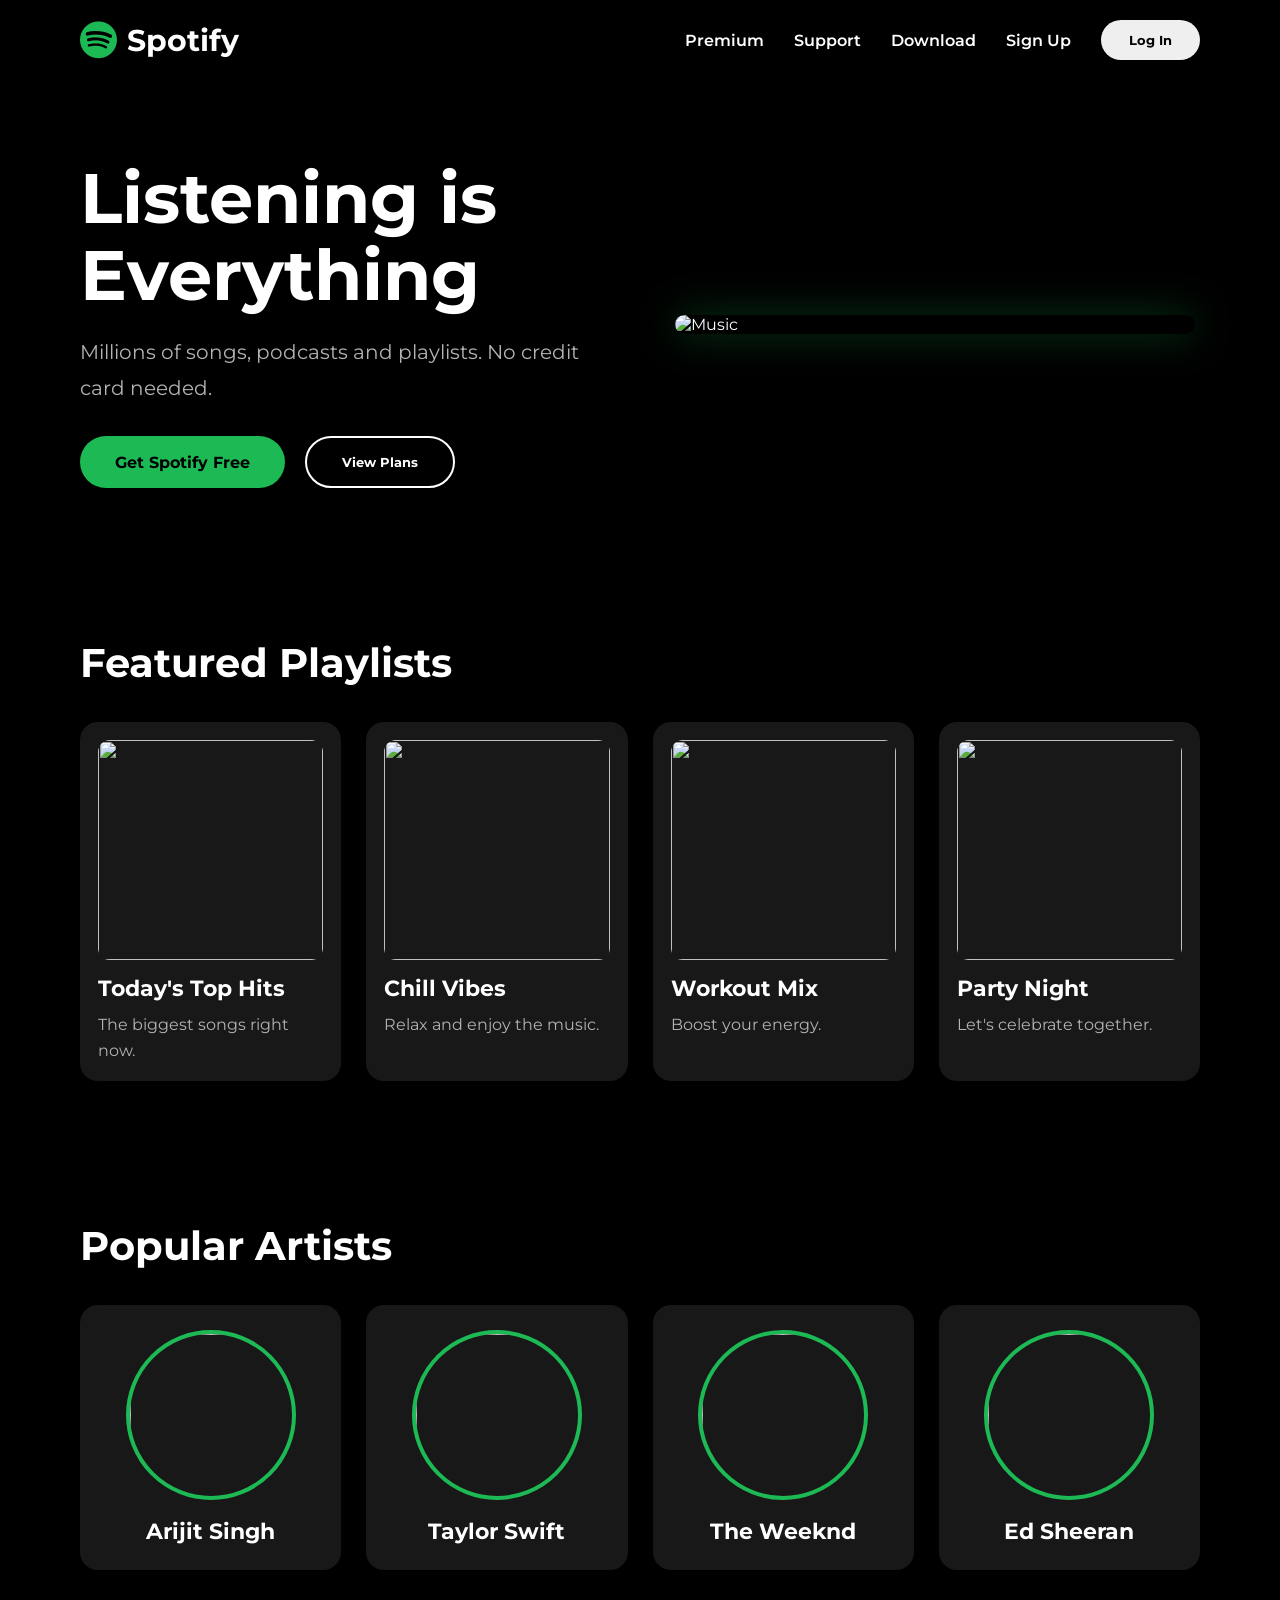
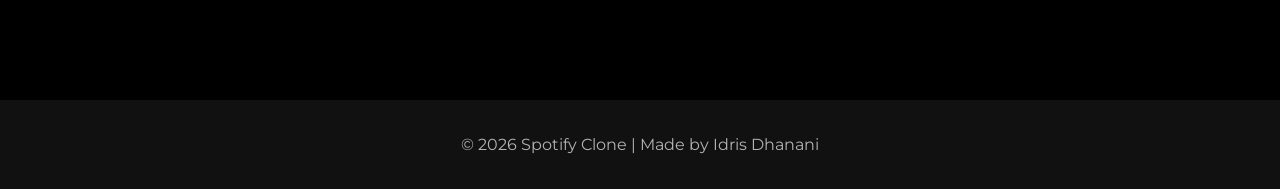
==== index.html @ e26e6490 "Added Spotify clone code" ====
<!DOCTYPE html>
<html lang="en">
<head>
    <meta charset="UTF-8">
    <meta name="viewport" content="width=device-width, initial-scale=1.0">
    <title>Spotify Clone</title>

    <link rel="stylesheet" href="style.css">

    <link rel="preconnect" href="https://fonts.googleapis.com">
    <link rel="preconnect" href="https://fonts.gstatic.com" crossorigin>

    <link href="https://fonts.googleapis.com/css2?family=Montserrat:wght@300;400;500;600;700;800&display=swap" rel="stylesheet">

    <link rel="stylesheet"
    href="https://cdnjs.cloudflare.com/ajax/libs/font-awesome/6.6.0/css/all.min.css"/>
</head>

<body>

<nav>

<div class="logo">
<i class="fa-brands fa-spotify"></i>
<h2>Spotify</h2>
</div>

<ul>

<li><a href="#">Premium</a></li>
<li><a href="#">Support</a></li>
<li><a href="#">Download</a></li>
<li><a href="#">Sign Up</a></li>

<button>Log In</button>

</ul>

</nav>

<section class="hero">

<div class="hero-text">

<h1>Listening is Everything</h1>

<p>
Millions of songs, podcasts and playlists.
No credit card needed.
</p>

<div class="hero-buttons">

<button class="green-btn">
Get Spotify Free
</button>

<button class="dark-btn">
View Plans
</button>

</div>

</div>

<div class="hero-image">

<img src="https://images.unsplash.com/photo-1511379938547-c1f69419868d?w=900"
alt="Music">

</div>

</section>

<section class="section">

<h2>Featured Playlists</h2>

<div class="cards">

<div class="card">

<img src="https://picsum.photos/300?1">

<h3>Today's Top Hits</h3>

<p>The biggest songs right now.</p>

</div>

<div class="card">

<img src="https://picsum.photos/300?2">

<h3>Chill Vibes</h3>

<p>Relax and enjoy the music.</p>

</div>

<div class="card">

<img src="https://picsum.photos/300?3">

<h3>Workout Mix</h3>

<p>Boost your energy.</p>

</div>

<div class="card">

<img src="https://picsum.photos/300?4">

<h3>Party Night</h3>

<p>Let's celebrate together.</p>

</div>

</div>

</section>

<section class="section">

<h2>Popular Artists</h2>

<div class="cards">

<div class="artist">

<img src=<img src=<img src="https://upload.wikimedia.org/....">

<h3>Arijit Singh</h3>

</div>

<div class="artist">

<img src=<img src="https://i.imgur.com/qx4QK7m.jpg">

<h3>Taylor Swift</h3>

</div>

<div class="artist">

<img src="https://randomuser.me/api/portraits/men/21.jpg">

<h3>The Weeknd</h3>

</div>

<div class="artist">

<img src="https://randomuser.me/api/portraits/men/65.jpg">

<h3>Ed Sheeran</h3>

</div>

</div>

</section>

<footer>

<p>© 2026 Spotify Clone | Made by Idris Dhanani</p>

</footer>

<script src="script.js"></script>

</body>

</html>
---- style.css ----
*{
margin:0;
padding:0;
box-sizing:border-box;
font-family:'Montserrat',sans-serif;
}

body{
background:#000;
color:#fff;
}

nav{
display:flex;
justify-content:space-between;
align-items:center;
padding:20px 80px;
background:#000;
position:sticky;
top:0;
z-index:100;
}

.logo{
display:flex;
align-items:center;
gap:10px;
}

.logo i{
font-size:38px;
color:#1DB954;
}

.logo h2{
font-size:30px;
}

nav ul{
display:flex;
align-items:center;
gap:30px;
list-style:none;
}

nav a{
text-decoration:none;
color:white;
font-weight:600;
transition:.3s;
}

nav a:hover{
color:#1DB954;
}

nav button{
padding:12px 28px;
border:none;
border-radius:30px;
font-weight:bold;
cursor:pointer;
transition:.3s;
}

nav button:hover{
transform:scale(1.05);
}

.hero{
display:flex;
justify-content:space-between;
align-items:center;
padding:80px;
gap:60px;
}

.hero-text{
flex:1;
}

.hero-text h1{
font-size:70px;
line-height:1.1;
margin-bottom:20px;
}

.hero-text p{
font-size:20px;
color:#b3b3b3;
margin-bottom:30px;
line-height:1.8;
}

.hero-buttons{
display:flex;
gap:20px;
}

.green-btn{
background:#1DB954;
color:#000;
padding:16px 35px;
border:none;
border-radius:40px;
font-weight:bold;
font-size:16px;
cursor:pointer;
transition:.3s;
}

.green-btn:hover{
transform:scale(1.08);
}

.dark-btn{
background:transparent;
border:2px solid white;
color:white;
padding:16px 35px;
border-radius:40px;
font-weight:bold;
cursor:pointer;
transition:.3s;
}

.dark-btn:hover{
background:white;
color:black;
}

.hero-image{
flex:1;
display:flex;
justify-content:center;
}

.hero-image img{
width:100%;
max-width:520px;
border-radius:25px;
box-shadow:0 0 40px rgba(29,185,84,.35);
}

.section{
padding:70px 80px;
}

.section h2{
font-size:40px;
margin-bottom:35px;
}

.cards{
display:grid;
grid-template-columns:repeat(4,1fr);
gap:25px;
}
.card{
background:#181818;
padding:18px;
border-radius:18px;
transition:.3s;
cursor:pointer;
}

.card:hover{
background:#282828;
transform:translateY(-8px);
}

.card img{
width:100%;
height:220px;
object-fit:cover;
border-radius:12px;
margin-bottom:15px;
}

.card h3{
margin-bottom:10px;
font-size:22px;
}

.card p{
color:#b3b3b3;
line-height:1.6;
}

.artist{
text-align:center;
background:#181818;
padding:25px;
border-radius:18px;
transition:.3s;
cursor:pointer;
}

.artist:hover{
background:#282828;
transform:scale(1.05);
}

.artist img{
width:170px;
height:170px;
border-radius:50%;
object-fit:cover;
margin-bottom:18px;
border:4px solid #1DB954;
}

.artist h3{
font-size:22px;
}

footer{
background:#111;
padding:35px;
text-align:center;
color:#b3b3b3;
margin-top:60px;
}

@media(max-width:1000px){

.hero{
flex-direction:column;
text-align:center;
padding:50px 30px;
}

.hero-text h1{
font-size:48px;
}

.cards{
grid-template-columns:repeat(2,1fr);
}

nav{
padding:20px 30px;
}

.section{
padding:50px 30px;
}

}

@media(max-width:650px){

nav{
flex-direction:column;
gap:20px;
}

nav ul{
flex-wrap:wrap;
justify-content:center;
}

.hero-text h1{
font-size:38px;
}

.cards{
grid-template-columns:1fr;
}

.section h2{
font-size:32px;
}

}
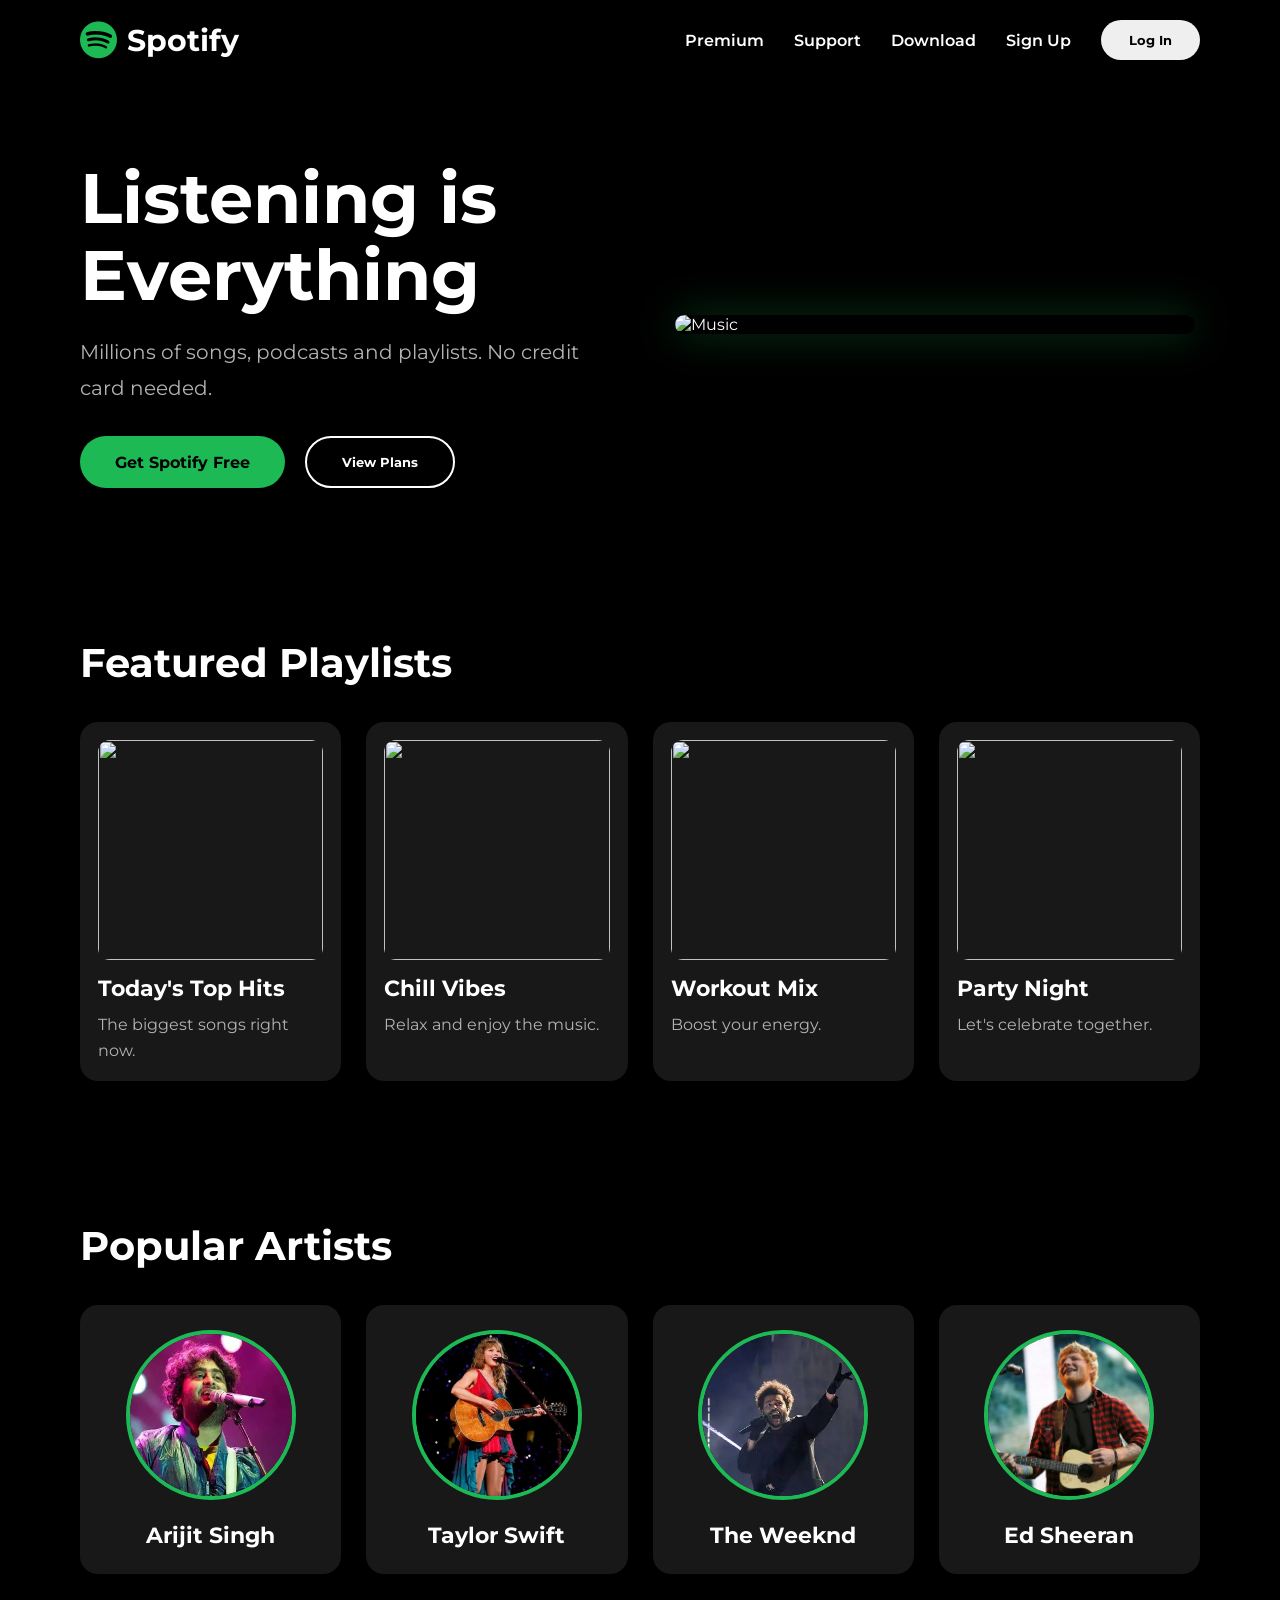
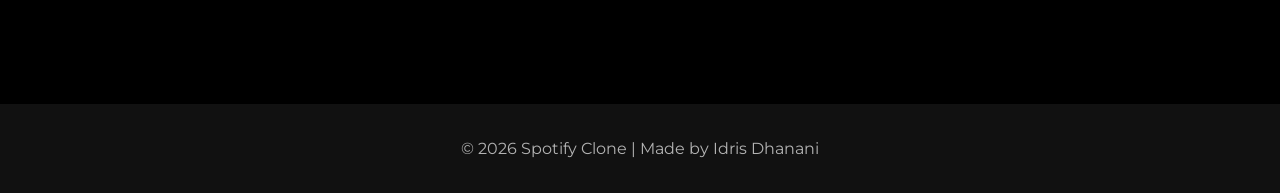
==== commit 381d9afa: "Added artist images" ====
--- a/index.html
+++ b/index.html
@@ -130,7 +130,7 @@
 
 <div class="artist">
 
-<img src=<img src=<img src="https://upload.wikimedia.org/....">
+<img src="images/arijit.jpg" alt="Arijit Singh">
 
 <h3>Arijit Singh</h3>
 
@@ -138,7 +138,7 @@
 
 <div class="artist">
 
-<img src=<img src="https://i.imgur.com/qx4QK7m.jpg">
+<img src="images/taylor.jpg" alt="Taylor Swift">
 
 <h3>Taylor Swift</h3>
 
@@ -146,7 +146,7 @@
 
 <div class="artist">
 
-<img src="https://randomuser.me/api/portraits/men/21.jpg">
+<img src="images/weeknd.jpg" alt="The Weeknd">
 
 <h3>The Weeknd</h3>
 
@@ -154,7 +154,7 @@
 
 <div class="artist">
 
-<img src="https://randomuser.me/api/portraits/men/65.jpg">
+<img src="images/ed.jpg" alt="Ed Sheeran">
 
 <h3>Ed Sheeran</h3>
 
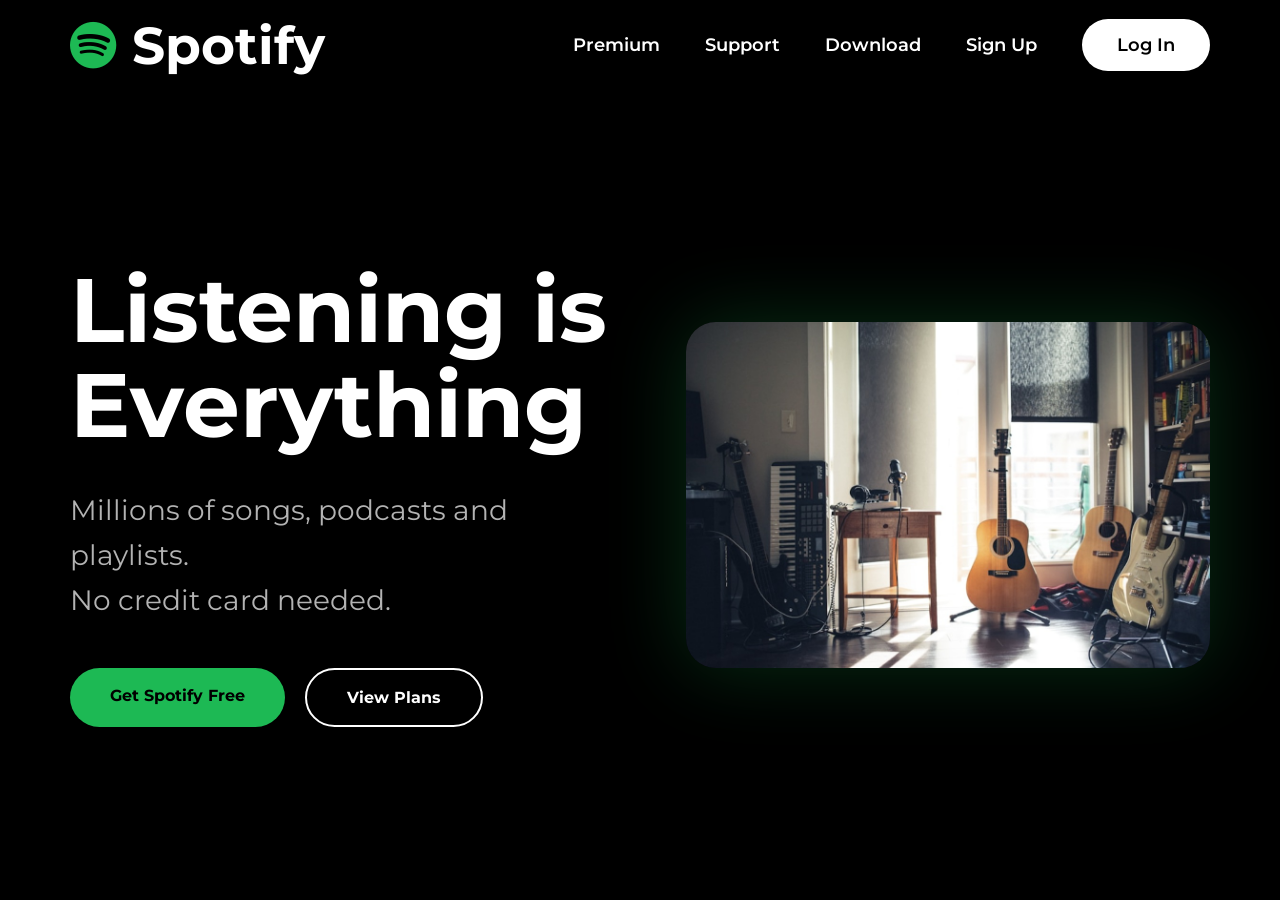
==== commit 164e7991: "Updated Spotify Clone with landing page and new pages" ====
--- a/index.html
+++ b/index.html
@@ -1,176 +1,111 @@
 <!DOCTYPE html>
 <html lang="en">
+
 <head>
+
     <meta charset="UTF-8">
     <meta name="viewport" content="width=device-width, initial-scale=1.0">
+
     <title>Spotify Clone</title>
 
-    <link rel="stylesheet" href="style.css">
-
+    <!-- Google Font -->
     <link rel="preconnect" href="https://fonts.googleapis.com">
     <link rel="preconnect" href="https://fonts.gstatic.com" crossorigin>
 
-    <link href="https://fonts.googleapis.com/css2?family=Montserrat:wght@300;400;500;600;700;800&display=swap" rel="stylesheet">
+    <link href="https://fonts.googleapis.com/css2?family=Montserrat:wght@300;400;500;600;700;800&display=swap"
+        rel="stylesheet">
 
+    <!-- Font Awesome -->
     <link rel="stylesheet"
-    href="https://cdnjs.cloudflare.com/ajax/libs/font-awesome/6.6.0/css/all.min.css"/>
+        href="https://cdnjs.cloudflare.com/ajax/libs/font-awesome/6.7.2/css/all.min.css">
+
+    <link rel="stylesheet" href="css/common.css">
+    <link rel="stylesheet" href="css/landing.css">
+
 </head>
 
 <body>
 
-<nav>
+    <!-- Navbar -->
 
-<div class="logo">
-<i class="fa-brands fa-spotify"></i>
-<h2>Spotify</h2>
-</div>
+    <nav class="navbar">
 
-<ul>
+        <div class="logo">
 
-<li><a href="#">Premium</a></li>
-<li><a href="#">Support</a></li>
-<li><a href="#">Download</a></li>
-<li><a href="#">Sign Up</a></li>
+            <i class="fa-brands fa-spotify"></i>
 
-<button>Log In</button>
+            <h2>Spotify</h2>
 
-</ul>
+        </div>
 
-</nav>
+        <ul>
 
-<section class="hero">
+            <li><a href="premium.html">Premium</a></li>
 
-<div class="hero-text">
+            <li><a href="#">Support</a></li>
 
-<h1>Listening is Everything</h1>
+            <li><a href="#">Download</a></li>
 
-<p>
-Millions of songs, podcasts and playlists.
-No credit card needed.
-</p>
+            <li><a href="login.html">Sign Up</a></li>
 
-<div class="hero-buttons">
+            <li>
+                <a href="login.html" class="login-btn">
+                    Log In
+                </a>
+            </li>
 
-<button class="green-btn">
-Get Spotify Free
-</button>
+        </ul>
 
-<button class="dark-btn">
-View Plans
-</button>
+    </nav>
 
-</div>
 
-</div>
 
-<div class="hero-image">
+    <!-- Hero Section -->
 
-<img src="https://images.unsplash.com/photo-1511379938547-c1f69419868d?w=900"
-alt="Music">
+    <section class="hero">
 
-</div>
+        <div class="hero-left">
 
-</section>
+            <h1>
+                Listening is <br>
+                Everything
+            </h1>
 
-<section class="section">
+            <p>
 
-<h2>Featured Playlists</h2>
+                Millions of songs, podcasts and playlists.
+                <br>
+                No credit card needed.
 
-<div class="cards">
+            </p>
 
-<div class="card">
+            <div class="hero-buttons">
 
-<img src="https://picsum.photos/300?1">
+                <a href="login.html" class="green-btn">
 
-<h3>Today's Top Hits</h3>
+                    Get Spotify Free
 
-<p>The biggest songs right now.</p>
+                </a>
 
-</div>
+                <a href="premium.html" class="outline-btn">
 
-<div class="card">
+                    View Plans
 
-<img src="https://picsum.photos/300?2">
+                </a>
 
-<h3>Chill Vibes</h3>
+            </div>
 
-<p>Relax and enjoy the music.</p>
+        </div>
 
-</div>
 
-<div class="card">
 
-<img src="https://picsum.photos/300?3">
+        <div class="hero-right">
 
-<h3>Workout Mix</h3>
+            <img src="images/hero.jpg" alt="Spotify">
 
-<p>Boost your energy.</p>
+        </div>
 
-</div>
-
-<div class="card">
-
-<img src="https://picsum.photos/300?4">
-
-<h3>Party Night</h3>
-
-<p>Let's celebrate together.</p>
-
-</div>
-
-</div>
-
-</section>
-
-<section class="section">
-
-<h2>Popular Artists</h2>
-
-<div class="cards">
-
-<div class="artist">
-
-<img src="images/arijit.jpg" alt="Arijit Singh">
-
-<h3>Arijit Singh</h3>
-
-</div>
-
-<div class="artist">
-
-<img src="images/taylor.jpg" alt="Taylor Swift">
-
-<h3>Taylor Swift</h3>
-
-</div>
-
-<div class="artist">
-
-<img src="images/weeknd.jpg" alt="The Weeknd">
-
-<h3>The Weeknd</h3>
-
-</div>
-
-<div class="artist">
-
-<img src="images/ed.jpg" alt="Ed Sheeran">
-
-<h3>Ed Sheeran</h3>
-
-</div>
-
-</div>
-
-</section>
-
-<footer>
-
-<p>© 2026 Spotify Clone | Made by Idris Dhanani</p>
-
-</footer>
-
-<script src="script.js"></script>
+    </section>
 
 </body>
 
--- a/css/common.css
+++ b/css/common.css
@@ -0,0 +1,109 @@
+/* ===========================
+   Google Font
+=========================== */
+
+@import url('https://fonts.googleapis.com/css2?family=Montserrat:wght@300;400;500;600;700;800&display=swap');
+
+/* ===========================
+   CSS Reset
+=========================== */
+
+*{
+    margin:0;
+    padding:0;
+    box-sizing:border-box;
+}
+
+html{
+    scroll-behavior:smooth;
+}
+
+body{
+    font-family:'Montserrat',sans-serif;
+    background:#121212;
+    color:#ffffff;
+    overflow-x:hidden;
+}
+
+/* ===========================
+   Root Colors
+=========================== */
+
+:root{
+
+    --spotify-green:#1DB954;
+    --dark:#121212;
+    --card:#181818;
+    --light:#ffffff;
+    --grey:#b3b3b3;
+    --border:#2a2a2a;
+
+}
+
+/* ===========================
+   Links
+=========================== */
+
+a{
+    text-decoration:none;
+    color:inherit;
+}
+
+/* ===========================
+   Buttons
+=========================== */
+
+button{
+    font-family:inherit;
+    cursor:pointer;
+    border:none;
+    transition:.3s;
+}
+
+/* ===========================
+   Inputs
+=========================== */
+
+input{
+    font-family:inherit;
+    outline:none;
+    border:none;
+}
+
+/* ===========================
+   Images
+=========================== */
+
+img{
+    width:100%;
+    display:block;
+}
+
+/* ===========================
+   Lists
+=========================== */
+
+ul{
+    list-style:none;
+}
+
+/* ===========================
+   Scrollbar
+=========================== */
+
+::-webkit-scrollbar{
+    width:8px;
+}
+
+::-webkit-scrollbar-track{
+    background:#111;
+}
+
+::-webkit-scrollbar-thumb{
+    background:#333;
+    border-radius:20px;
+}
+
+::-webkit-scrollbar-thumb:hover{
+    background:var(--spotify-green);
+}
--- a/css/landing.css
+++ b/css/landing.css
@@ -0,0 +1,220 @@
+*{
+    margin:0;
+    padding:0;
+    box-sizing:border-box;
+    font-family:'Montserrat',sans-serif;
+}
+
+body{
+    background:#000;
+    color:#fff;
+}
+
+/* ================= NAVBAR ================= */
+
+.navbar{
+
+    width:100%;
+    height:90px;
+
+    display:flex;
+    justify-content:space-between;
+    align-items:center;
+
+    padding:0 70px;
+
+}
+
+.logo{
+
+    display:flex;
+    align-items:center;
+    gap:15px;
+
+}
+
+.logo i{
+
+    color:#1DB954;
+    font-size:48px;
+
+}
+
+.logo h2{
+
+    font-size:52px;
+    font-weight:700;
+
+}
+
+.navbar ul{
+
+    display:flex;
+    align-items:center;
+    gap:45px;
+
+    list-style:none;
+
+}
+
+.navbar a{
+
+    color:#fff;
+    text-decoration:none;
+    font-size:18px;
+    font-weight:600;
+
+    transition:.3s;
+
+}
+
+.navbar a:hover{
+
+    color:#1DB954;
+
+}
+
+.login-btn{
+
+    background:#fff;
+    color:#000 !important;
+
+    padding:15px 35px;
+
+    border-radius:50px;
+
+}
+
+.login-btn:hover{
+
+    background:#1DB954 !important;
+
+}
+
+/* ================= HERO ================= */
+
+.hero{
+
+    width:100%;
+    min-height:calc(100vh - 90px);
+
+    display:flex;
+    align-items:center;
+    justify-content:space-between;
+
+    padding:40px 70px;
+
+}
+
+.hero-left{
+
+    width:48%;
+
+}
+
+.hero-left h1{
+
+    font-size:90px;
+    line-height:95px;
+
+    margin-bottom:35px;
+
+}
+
+.hero-left p{
+
+    font-size:28px;
+    color:#b3b3b3;
+
+    line-height:45px;
+
+    margin-bottom:45px;
+
+}
+
+/* ================= BUTTONS ================= */
+
+.hero-buttons{
+
+    display:flex;
+    gap:20px;
+
+}
+
+.green-btn{
+
+    background:#1DB954;
+    color:#000;
+
+    padding:18px 40px;
+
+    border-radius:50px;
+
+    text-decoration:none;
+
+    font-weight:700;
+
+    transition:.3s;
+
+}
+
+.green-btn:hover{
+
+    transform:scale(1.05);
+
+}
+
+.outline-btn{
+
+    border:2px solid white;
+
+    color:#fff;
+
+    padding:18px 40px;
+
+    border-radius:50px;
+
+    text-decoration:none;
+
+    font-weight:700;
+
+    transition:.3s;
+
+}
+
+.outline-btn:hover{
+
+    background:#fff;
+    color:#000;
+
+}
+
+/* ================= IMAGE ================= */
+
+.hero-right{
+
+    width:46%;
+
+    display:flex;
+    justify-content:center;
+
+}
+
+.hero-right img{
+
+    width:100%;
+    max-width:650px;
+
+    border-radius:30px;
+
+    box-shadow:0 0 80px rgba(29,185,84,.25);
+
+    transition:.4s;
+
+}
+
+.hero-right img:hover{
+
+    transform:scale(1.03);
+
+}
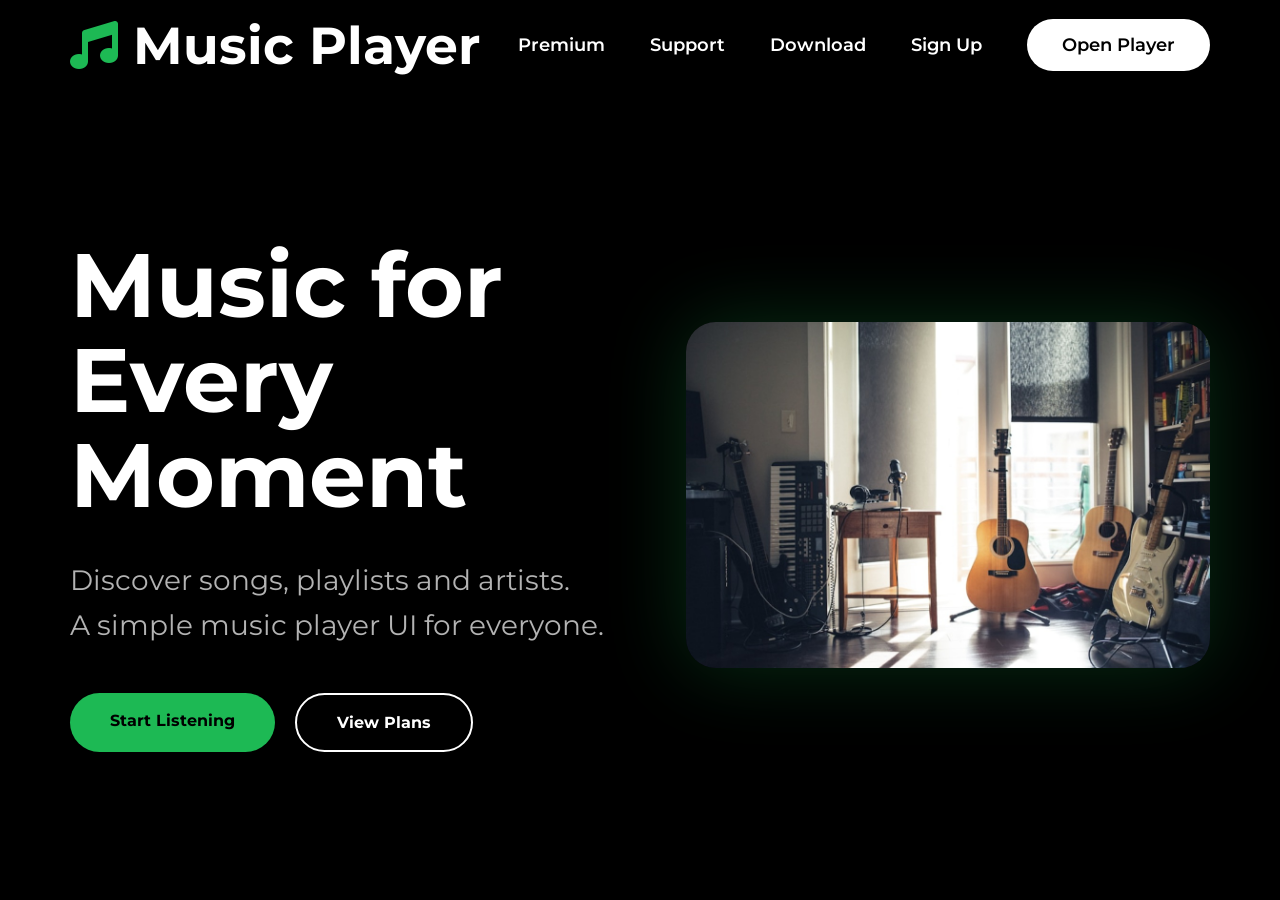
==== commit cee2f1c7: "Added trending songs section" ====
--- a/index.html
+++ b/index.html
@@ -6,7 +6,7 @@
     <meta charset="UTF-8">
     <meta name="viewport" content="width=device-width, initial-scale=1.0">
 
-    <title>Spotify Clone</title>
+    <title>Music Player Demo</title>
 
     <!-- Google Font -->
     <link rel="preconnect" href="https://fonts.googleapis.com">
@@ -28,84 +28,80 @@
 
     <!-- Navbar -->
 
-    <nav class="navbar">
+    <!-- Navbar -->
 
-        <div class="logo">
+<nav class="navbar">
 
-            <i class="fa-brands fa-spotify"></i>
+    <div class="logo">
 
-            <h2>Spotify</h2>
+        <i class="fa-solid fa-music"></i>
 
-        </div>
+        <h2>Music Player</h2>
 
-        <ul>
+    </div>
 
-            <li><a href="premium.html">Premium</a></li>
+    <ul>
 
-            <li><a href="#">Support</a></li>
+        <li><a href="premium.html">Premium</a></li>
 
-            <li><a href="#">Download</a></li>
+        <li><a href="#">Support</a></li>
 
-            <li><a href="login.html">Sign Up</a></li>
+        <li><a href="#">Download</a></li>
 
-            <li>
-                <a href="login.html" class="login-btn">
-                    Log In
-                </a>
-            </li>
+        <li><a href="#">Sign Up</a></li>
 
-        </ul>
+        <li>
+            <a href="home.html" class="login-btn">
+                Open Player
+            </a>
+        </li>
 
-    </nav>
+    </ul>
+
+</nav>
 
 
 
     <!-- Hero Section -->
 
-    <section class="hero">
+    <!-- Hero Section -->
 
-        <div class="hero-left">
+<section class="hero">
 
-            <h1>
-                Listening is <br>
-                Everything
-            </h1>
+    <div class="hero-left">
 
-            <p>
+        <h1>
+            Music for <br>
+            Every Moment
+        </h1>
 
-                Millions of songs, podcasts and playlists.
-                <br>
-                No credit card needed.
+        <p>
+            Discover songs, playlists and artists.
+            <br>
+            A simple music player UI for everyone.
+        </p>
 
-            </p>
+        <div class="hero-buttons">
 
-            <div class="hero-buttons">
+            <a href="home.html" class="green-btn">
+                Start Listening
+            </a>
 
-                <a href="login.html" class="green-btn">
-
-                    Get Spotify Free
-
-                </a>
-
-                <a href="premium.html" class="outline-btn">
-
-                    View Plans
-
-                </a>
-
-            </div>
+            <a href="premium.html" class="outline-btn">
+                View Plans
+            </a>
 
         </div>
 
+    </div>
 
+    <div class="hero-right">
 
-        <div class="hero-right">
+        <img src="images/hero.jpg" alt="Music Player">
 
-            <img src="images/hero.jpg" alt="Spotify">
+    </div>
 
-        </div>
-
-    </section>
+</section>
 
 </body>
 
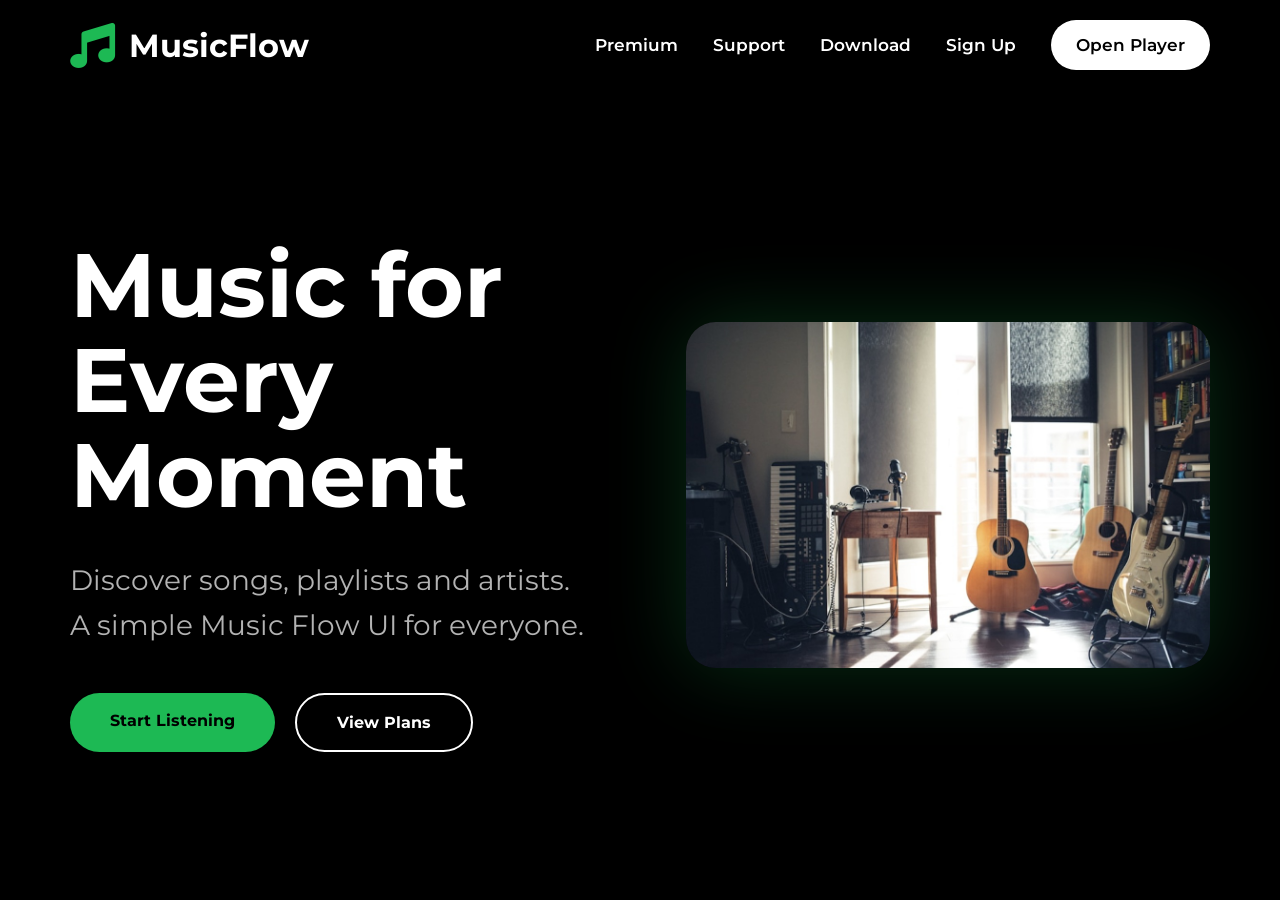
==== commit b6dcbebc: "Updated MusicFlow branding" ====
--- a/index.html
+++ b/index.html
@@ -6,7 +6,7 @@
     <meta charset="UTF-8">
     <meta name="viewport" content="width=device-width, initial-scale=1.0">
 
-    <title>Music Player Demo</title>
+    <title>MusicFlow</title>
 
     <!-- Google Font -->
     <link rel="preconnect" href="https://fonts.googleapis.com">
@@ -36,7 +36,7 @@
 
         <i class="fa-solid fa-music"></i>
 
-        <h2>Music Player</h2>
+        <h2>MusicFlow</h2>
 
     </div>
 
@@ -78,7 +78,7 @@
         <p>
             Discover songs, playlists and artists.
             <br>
-            A simple music player UI for everyone.
+            A simple Music Flow UI for everyone.
         </p>
 
         <div class="hero-buttons">
@@ -97,7 +97,7 @@
 
     <div class="hero-right">
 
-        <img src="images/hero.jpg" alt="Music Player">
+        <img src="images/hero.jpg" alt="Music Flow">
 
     </div>
 
--- a/css/landing.css
+++ b/css/landing.css
@@ -12,83 +12,80 @@
 
 /* ================= NAVBAR ================= */
 
-.navbar{
-
-    width:100%;
-    height:90px;
-
-    display:flex;
-    justify-content:space-between;
-    align-items:center;
-
-    padding:0 70px;
-
-}
-
-.logo{
-
-    display:flex;
-    align-items:center;
-    gap:15px;
-
-}
-
-.logo i{
-
-    color:#1DB954;
-    font-size:48px;
-
-}
-
-.logo h2{
-
-    font-size:52px;
-    font-weight:700;
-
-}
-
-.navbar ul{
-
-    display:flex;
-    align-items:center;
-    gap:45px;
-
-    list-style:none;
-
-}
-
-.navbar a{
-
-    color:#fff;
-    text-decoration:none;
-    font-size:18px;
-    font-weight:600;
-
-    transition:.3s;
-
-}
-
-.navbar a:hover{
-
-    color:#1DB954;
-
-}
-
-.login-btn{
-
-    background:#fff;
-    color:#000 !important;
-
-    padding:15px 35px;
-
-    border-radius:50px;
-
-}
-
-.login-btn:hover{
-
-    background:#1DB954 !important;
-
+.navbar {
+    width: 100%;
+    height: 90px;
+
+    display: flex;
+    align-items: center;
+    justify-content: space-between;
+
+    padding: 0 70px;
+}
+
+.logo {
+    display: flex;
+    align-items: center;
+    gap: 14px;
+    flex-shrink: 0;
+}
+
+.logo i {
+    font-size: 45px;
+    color: #1DB954;
+}
+
+.logo h2 {
+    margin: 0;
+    padding: 0;
+
+    font-size: 32px;
+    font-weight: 700;
+
+    white-space: nowrap;
+}
+
+.navbar ul {
+    display: flex;
+    align-items: center;
+    gap: 35px;
+
+    margin: 0;
+    padding: 0;
+
+    list-style: none;
+}
+
+.navbar ul li {
+    white-space: nowrap;
+}
+
+.navbar ul li a {
+    color: #fff;
+    text-decoration: none;
+
+    font-size: 17px;
+    font-weight: 600;
+
+    white-space: nowrap;
+}
+
+.login-btn {
+    display: inline-flex;
+    align-items: center;
+    justify-content: center;
+
+    min-width: 145px;
+    height: 50px;
+
+    padding: 0 25px;
+
+    border-radius: 50px;
+
+    background: #fff;
+    color: #000 !important;
+
+    white-space: nowrap;
 }
 
 /* ================= HERO ================= */
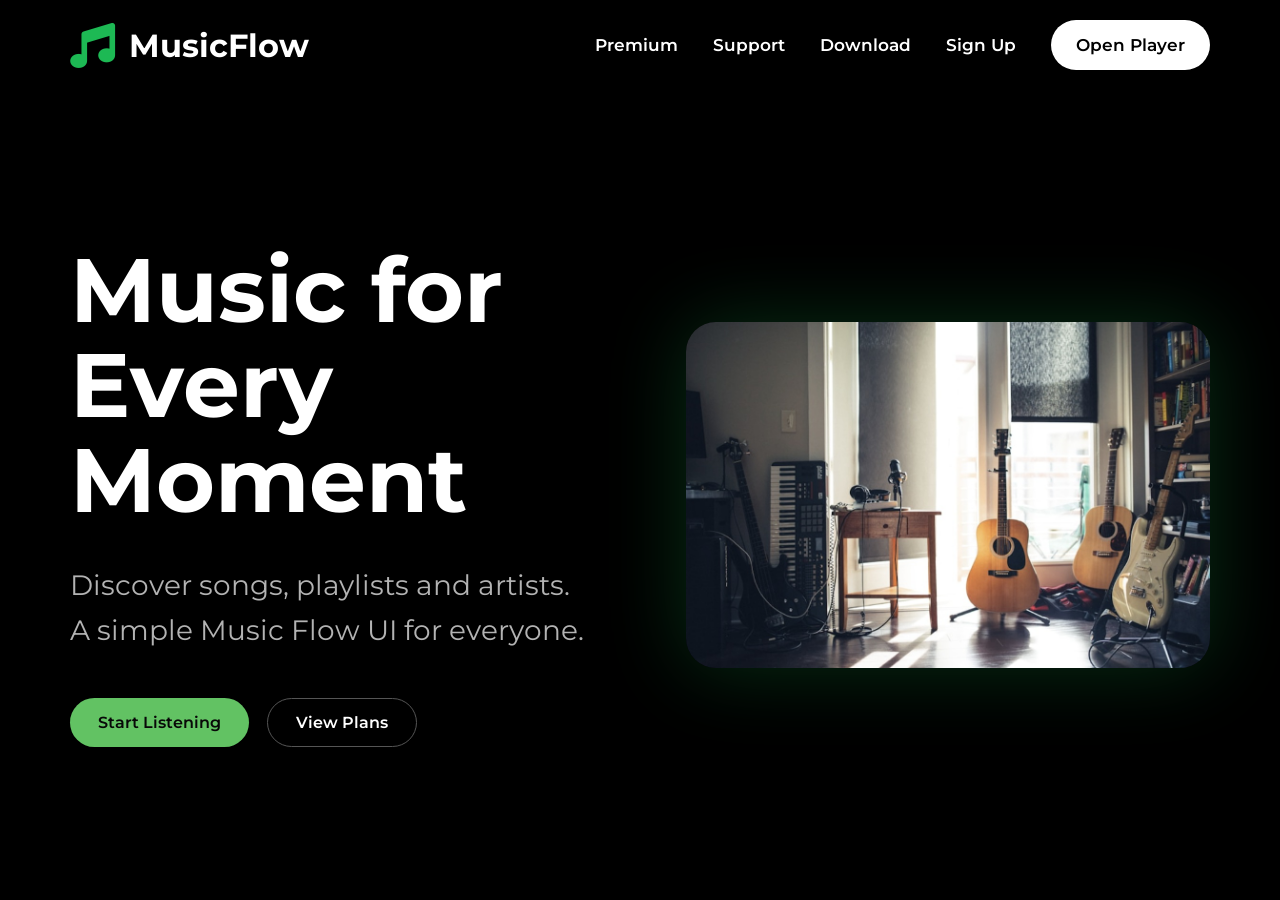
==== commit 1e0d7a9f: "Complete MusicFlow website" ====
--- a/index.html
+++ b/index.html
@@ -6,7 +6,7 @@
     <meta charset="UTF-8">
     <meta name="viewport" content="width=device-width, initial-scale=1.0">
 
-    <title>MusicFlow</title>
+    <title>Music Flow</title>
 
     <!-- Google Font -->
     <link rel="preconnect" href="https://fonts.googleapis.com">
@@ -42,20 +42,24 @@
 
     <ul>
 
-        <li><a href="premium.html">Premium</a></li>
+        <li><a href="login.html">Premium</a></li>
 
         <li><a href="#">Support</a></li>
 
         <li><a href="#">Download</a></li>
 
-        <li><a href="#">Sign Up</a></li>
+       <li>
+    <a href="signup.html"
+       style="position: relative; z-index: 9999; pointer-events: auto;">
+        Sign Up
+    </a>
+</li>
 
-        <li>
-            <a href="home.html" class="login-btn">
-                Open Player
-            </a>
-        </li>
-
+       <li>
+    <a href="login.html" class="login-btn">
+        Open Player
+    </a>
+</li>
     </ul>
 
 </nav>
@@ -83,15 +87,15 @@
 
         <div class="hero-buttons">
 
-            <a href="home.html" class="green-btn">
-                Start Listening
-            </a>
+    <a href="login.html" class="primary-btn">
+        Start Listening
+    </a>
 
-            <a href="premium.html" class="outline-btn">
-                View Plans
-            </a>
+    <a href="login.html" class="secondary-btn">
+        View Plans
+    </a>
 
-        </div>
+</div>
 
     </div>
 
--- a/css/landing.css
+++ b/css/landing.css
@@ -214,4 +214,48 @@
 
     transform:scale(1.03);
 
+}
+
+/* Hero Buttons */
+
+.hero-buttons {
+    display: flex;
+    gap: 18px;
+    margin-top: 30px;
+}
+
+.hero-buttons a {
+    text-decoration: none;
+    display: inline-flex;
+    align-items: center;
+    justify-content: center;
+
+    padding: 14px 28px;
+    border-radius: 30px;
+
+    font-size: 16px;
+    font-weight: 600;
+
+    transition: 0.2s ease;
+}
+
+.primary-btn {
+    background: #62C263;
+    color: #080808;
+}
+
+.primary-btn:hover {
+    background: #70d071;
+    transform: translateY(-2px);
+}
+
+.secondary-btn {
+    background: transparent;
+    color: white;
+    border: 1px solid #555;
+}
+
+.secondary-btn:hover {
+    background: #292929;
+    transform: translateY(-2px);
 }
